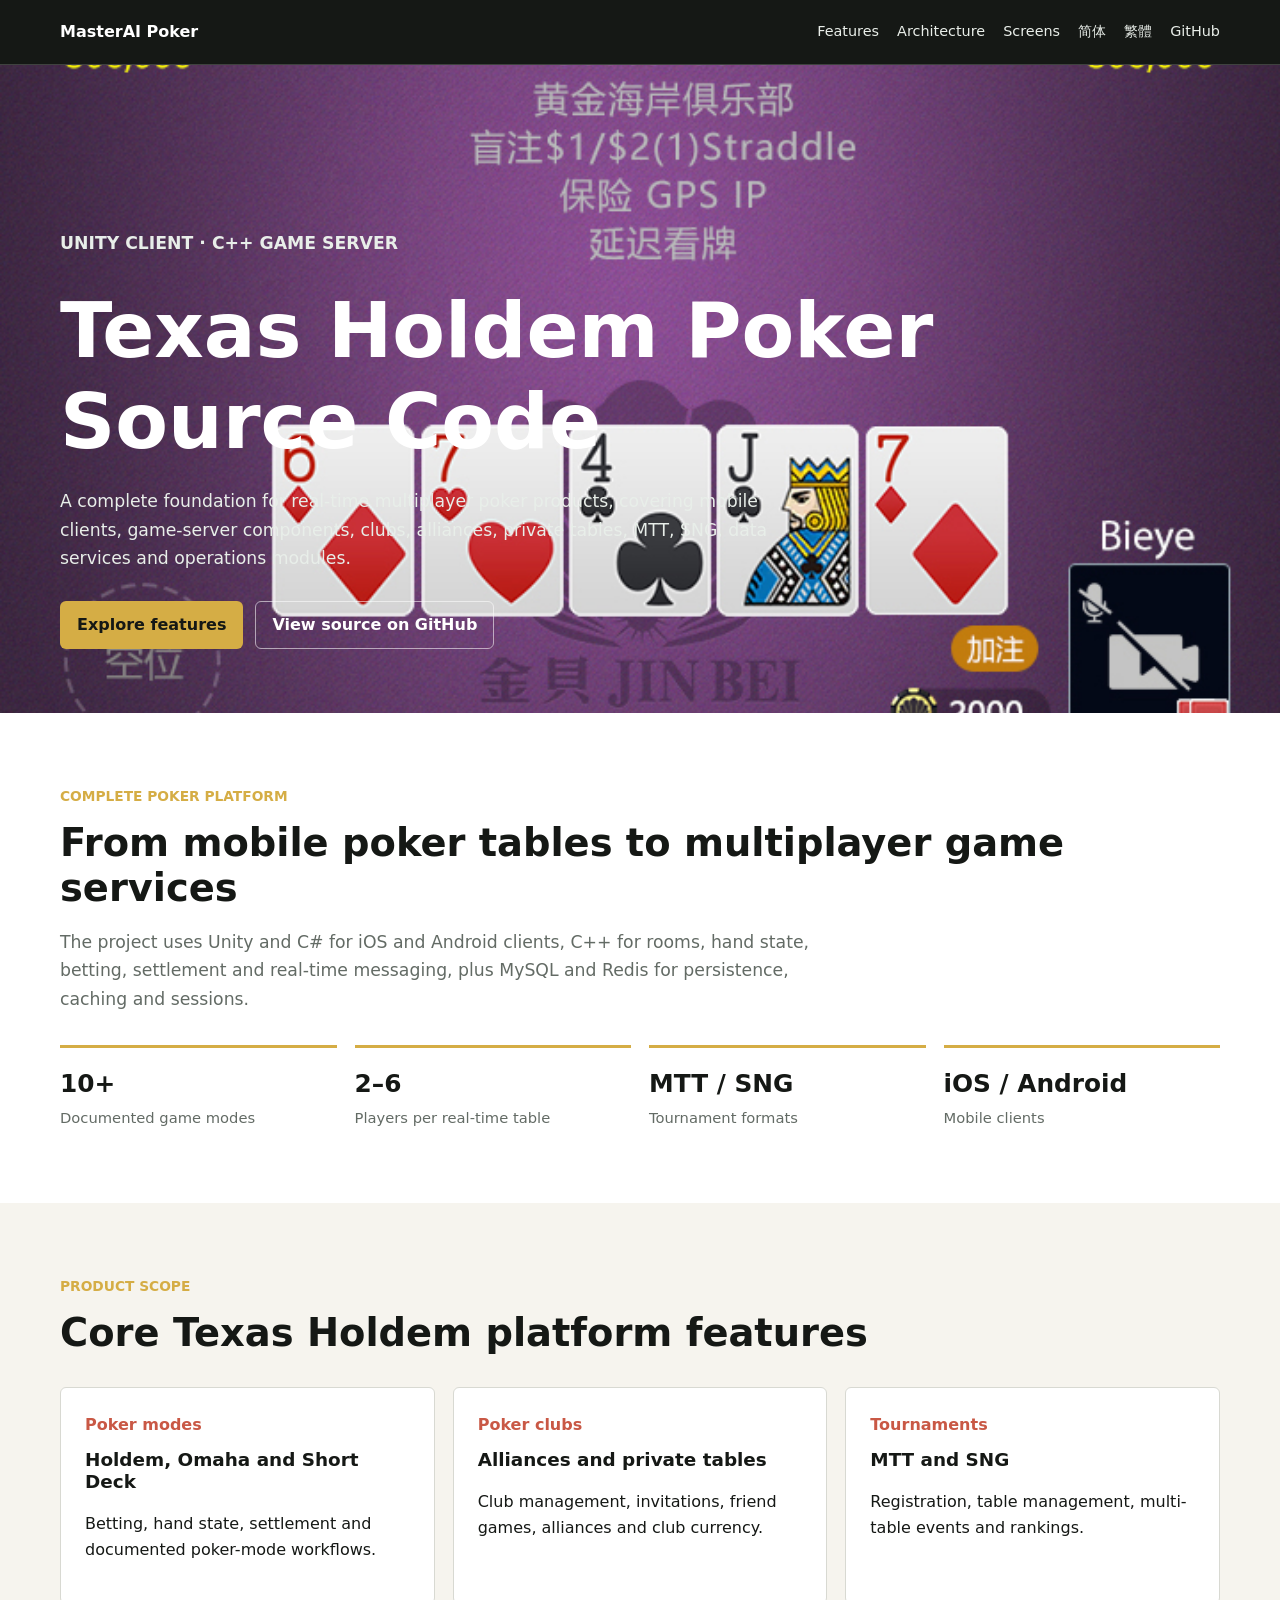
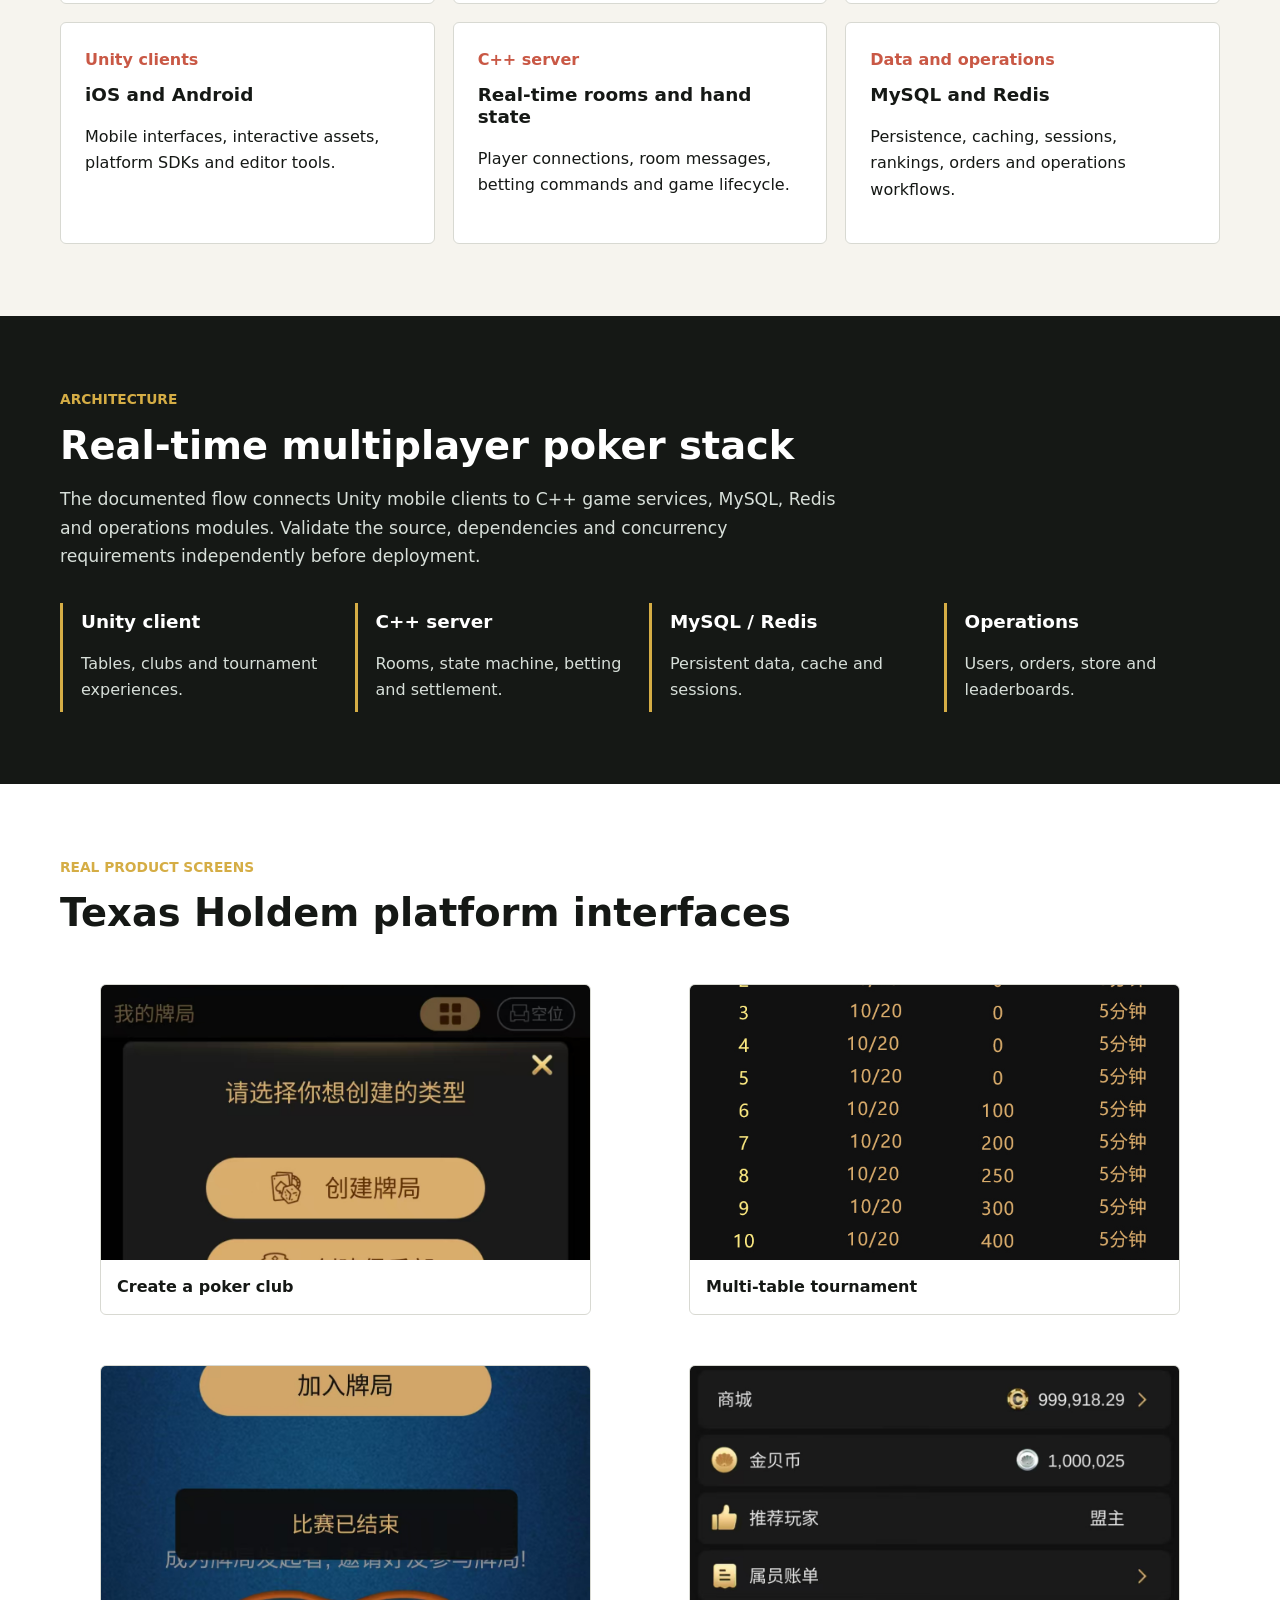
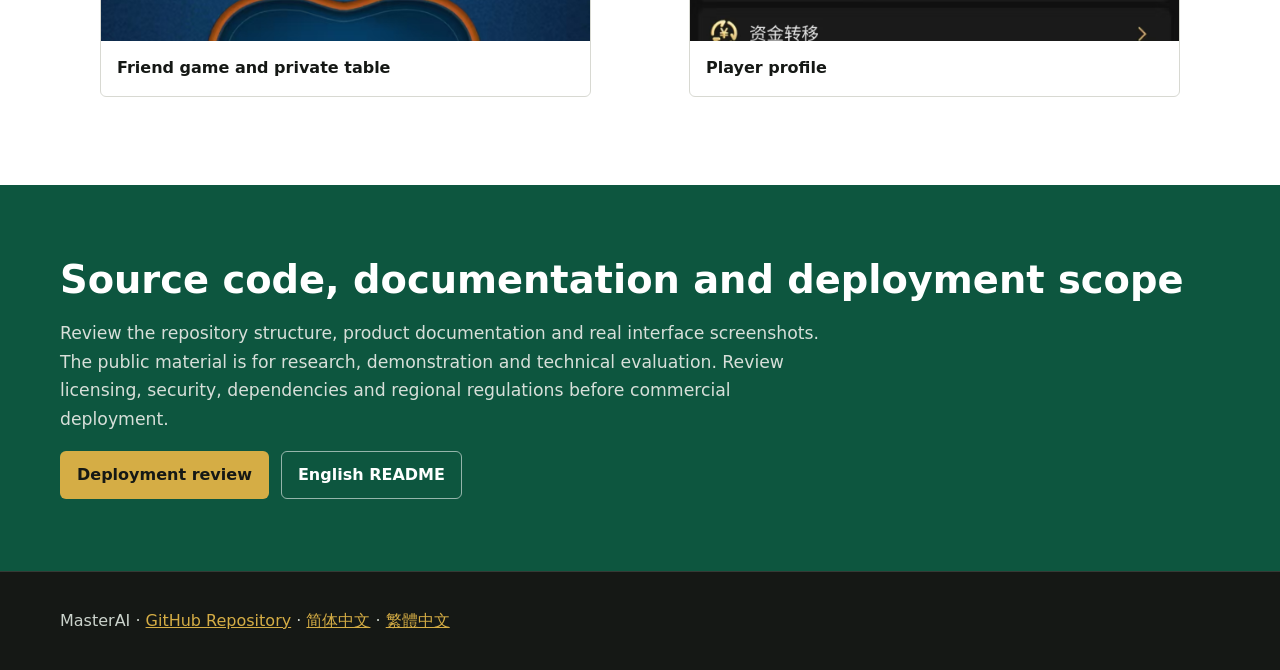
==== docs/en/index.html @ e2a2e853 "Add files via upload" ====
<!doctype html><html lang="en"><head><meta charset="utf-8"><meta name="viewport" content="width=device-width, initial-scale=1"><title>Texas Holdem Poker Source Code | Unity Client and C++ Server</title><meta name="description" content="Texas Holdem poker source code with Unity clients, a C++ multiplayer game server, poker clubs, private tables, MTT, SNG, MySQL and Redis."><link rel="canonical" href="https://masterai-top.github.io/TexasHoldem-Poker-Complete-Solution/en/"><link rel="alternate" hreflang="zh-Hans" href="https://masterai-top.github.io/TexasHoldem-Poker-Complete-Solution/zh-cn/"><link rel="alternate" hreflang="zh-Hant" href="https://masterai-top.github.io/TexasHoldem-Poker-Complete-Solution/zh-tw/"><link rel="alternate" hreflang="en" href="https://masterai-top.github.io/TexasHoldem-Poker-Complete-Solution/en/"><link rel="alternate" hreflang="x-default" href="https://masterai-top.github.io/TexasHoldem-Poker-Complete-Solution/zh-cn/"><meta property="og:title" content="Texas Holdem Poker Source Code"><meta property="og:description" content="Unity clients, C++ game server, poker clubs, private tables, MTT and SNG tournament modules."><meta property="og:type" content="website"><meta property="og:locale" content="en_US"><meta property="og:url" content="https://masterai-top.github.io/TexasHoldem-Poker-Complete-Solution/en/"><meta property="og:image" content="https://raw.githubusercontent.com/masterai-top/TexasHoldem-Poker-Complete-Solution/main/Screenshots/%E6%89%93%E7%89%8C%E6%88%BF%E9%97%B4.jpg"><meta name="twitter:card" content="summary_large_image"><link rel="stylesheet" href="../assets/styles.css"><script type="application/ld+json">{"@context":"https://schema.org","@type":"SoftwareSourceCode","name":"Texas Holdem Poker Source Code","alternateName":["Texas Holdem Complete Solution","德州扑克源码"],"description":"A Texas Holdem source-code project with Unity clients and a C++ multiplayer game server.","codeRepository":"https://github.com/masterai-top/TexasHoldem-Poker-Complete-Solution","programmingLanguage":["C++","C#","Java","Objective-C"],"runtimePlatform":["Unity","iOS","Android"],"inLanguage":"en","author":{"@type":"Organization","name":"MasterAI","url":"https://github.com/masterai-top"}}</script></head><body>
<header class="site-header"><nav class="nav" aria-label="Main navigation"><a class="brand" href="./">MasterAI Poker</a><div class="nav-links"><a href="#features">Features</a><a href="#architecture">Architecture</a><a href="#screens">Screens</a><a href="../zh-cn/">简体</a><a href="../zh-tw/">繁體</a><a href="https://github.com/masterai-top/TexasHoldem-Poker-Complete-Solution">GitHub</a></div></nav></header><main><section class="hero"><img class="hero-media" src="../../Screenshots/打牌房间.jpg" alt="Texas Holdem poker source code multiplayer table interface"><div class="hero-inner"><p class="eyebrow">Unity Client · C++ Game Server</p><h1>Texas Holdem Poker Source Code</h1><p>A complete foundation for real-time multiplayer poker products, covering mobile clients, game-server components, clubs, alliances, private tables, MTT, SNG, data services and operations modules.</p><div class="actions"><a class="button" href="#features">Explore features</a><a class="button secondary" href="https://github.com/masterai-top/TexasHoldem-Poker-Complete-Solution">View source on GitHub</a></div></div></section>
<section class="band white"><div class="container"><p class="eyebrow">Complete Poker Platform</p><h2>From mobile poker tables to multiplayer game services</h2><p class="lead">The project uses Unity and C# for iOS and Android clients, C++ for rooms, hand state, betting, settlement and real-time messaging, plus MySQL and Redis for persistence, caching and sessions.</p><div class="metrics"><div class="metric"><strong>10+</strong><span>Documented game modes</span></div><div class="metric"><strong>2–6</strong><span>Players per real-time table</span></div><div class="metric"><strong>MTT / SNG</strong><span>Tournament formats</span></div><div class="metric"><strong>iOS / Android</strong><span>Mobile clients</span></div></div></div></section>
<section class="band" id="features"><div class="container"><p class="eyebrow">Product Scope</p><h2>Core Texas Holdem platform features</h2><div class="feature-grid"><article class="feature"><strong>Poker modes</strong><h3>Holdem, Omaha and Short Deck</h3><p>Betting, hand state, settlement and documented poker-mode workflows.</p></article><article class="feature"><strong>Poker clubs</strong><h3>Alliances and private tables</h3><p>Club management, invitations, friend games, alliances and club currency.</p></article><article class="feature"><strong>Tournaments</strong><h3>MTT and SNG</h3><p>Registration, table management, multi-table events and rankings.</p></article><article class="feature"><strong>Unity clients</strong><h3>iOS and Android</h3><p>Mobile interfaces, interactive assets, platform SDKs and editor tools.</p></article><article class="feature"><strong>C++ server</strong><h3>Real-time rooms and hand state</h3><p>Player connections, room messages, betting commands and game lifecycle.</p></article><article class="feature"><strong>Data and operations</strong><h3>MySQL and Redis</h3><p>Persistence, caching, sessions, rankings, orders and operations workflows.</p></article></div></div></section>
<section class="band dark" id="architecture"><div class="container"><p class="eyebrow">Architecture</p><h2>Real-time multiplayer poker stack</h2><p class="lead">The documented flow connects Unity mobile clients to C++ game services, MySQL, Redis and operations modules. Validate the source, dependencies and concurrency requirements independently before deployment.</p><div class="architecture-grid"><div class="architecture-step"><h3>Unity client</h3><p>Tables, clubs and tournament experiences.</p></div><div class="architecture-step"><h3>C++ server</h3><p>Rooms, state machine, betting and settlement.</p></div><div class="architecture-step"><h3>MySQL / Redis</h3><p>Persistent data, cache and sessions.</p></div><div class="architecture-step"><h3>Operations</h3><p>Users, orders, store and leaderboards.</p></div></div></div></section>
<section class="band white" id="screens"><div class="container"><p class="eyebrow">Real Product Screens</p><h2>Texas Holdem platform interfaces</h2><div class="gallery"><figure class="shot"><img loading="lazy" src="../../Screenshots/创建俱乐部.jpg" alt="Create a club interface in the Texas Holdem poker platform"><figcaption>Create a poker club</figcaption></figure><figure class="shot"><img loading="lazy" src="../../Screenshots/MTT赛事.jpg" alt="Texas Holdem MTT tournament source-code interface"><figcaption>Multi-table tournament</figcaption></figure><figure class="shot"><img loading="lazy" src="../../Screenshots/好友局.jpg" alt="Texas Holdem friend game and private table interface"><figcaption>Friend game and private table</figcaption></figure><figure class="shot"><img loading="lazy" src="../../Screenshots/个人中心.jpg" alt="Texas Holdem poker player profile interface"><figcaption>Player profile</figcaption></figure></div></div></section>
<section class="band felt"><div class="container"><h2>Source code, documentation and deployment scope</h2><p class="lead">Review the repository structure, product documentation and real interface screenshots. The public material is for research, demonstration and technical evaluation. Review licensing, security, dependencies and regional regulations before commercial deployment.</p><div class="actions"><a class="button" href="../deployment.html">Deployment review</a><a class="button secondary" href="https://github.com/masterai-top/TexasHoldem-Poker-Complete-Solution/blob/main/README.en.md">English README</a></div></div></section></main><footer class="site-footer"><div class="container">MasterAI · <a href="https://github.com/masterai-top/TexasHoldem-Poker-Complete-Solution">GitHub Repository</a> · <a href="../zh-cn/">简体中文</a> · <a href="../zh-tw/">繁體中文</a></div></footer></body></html>
---- docs/assets/styles.css ----
:root {
  --ink: #151815;
  --paper: #f6f4ee;
  --white: #ffffff;
  --felt: #0d563f;
  --felt-dark: #07392b;
  --gold: #d5ad45;
  --coral: #c95845;
  --muted: #636b65;
  --line: #d8d9d2;
  --max: 1160px;
}

* {
  box-sizing: border-box;
}

html {
  scroll-behavior: smooth;
}

body {
  margin: 0;
  color: var(--ink);
  background: var(--paper);
  font-family: Inter, ui-sans-serif, system-ui, -apple-system, BlinkMacSystemFont, "Segoe UI", sans-serif;
  line-height: 1.65;
}

a {
  color: var(--felt);
}

img {
  display: block;
  max-width: 100%;
}

.site-header {
  position: sticky;
  z-index: 20;
  top: 0;
  border-bottom: 1px solid rgba(255, 255, 255, 0.18);
  background: var(--ink);
  color: var(--white);
}

.nav {
  display: flex;
  align-items: center;
  justify-content: space-between;
  width: min(calc(100% - 32px), var(--max));
  min-height: 64px;
  margin: 0 auto;
  gap: 24px;
}

.brand {
  color: var(--white);
  font-size: 1rem;
  font-weight: 760;
  text-decoration: none;
}

.nav-links {
  display: flex;
  align-items: center;
  flex-wrap: wrap;
  gap: 18px;
}

.nav-links a {
  color: #e9eee9;
  font-size: 0.9rem;
  text-decoration: none;
}

.nav-links a:hover,
.nav-links a:focus-visible {
  color: var(--gold);
}

.hero {
  position: relative;
  display: grid;
  min-height: clamp(520px, 72vh, 680px);
  align-items: end;
  overflow: hidden;
  color: var(--white);
  background: var(--felt-dark);
}

.hero::before {
  position: absolute;
  inset: 0;
  content: "";
  background: rgba(4, 18, 13, 0.72);
}

.hero-media {
  position: absolute;
  inset: 0;
  width: 100%;
  height: 100%;
  object-fit: cover;
}

.hero-inner {
  position: relative;
  width: min(calc(100% - 32px), var(--max));
  margin: 0 auto;
  padding: 72px 0 64px;
}

.eyebrow {
  margin: 0 0 12px;
  color: var(--gold);
  font-size: 0.86rem;
  font-weight: 780;
  text-transform: uppercase;
}

h1,
h2,
h3 {
  margin-top: 0;
  line-height: 1.18;
  letter-spacing: 0;
}

h1 {
  max-width: 900px;
  margin-bottom: 20px;
  font-size: clamp(2.35rem, 6vw, 4.8rem);
}

h2 {
  margin-bottom: 16px;
  font-size: clamp(1.7rem, 3vw, 2.5rem);
}

h3 {
  font-size: 1.15rem;
}

.hero p {
  max-width: 760px;
  margin: 0 0 28px;
  color: #e8eee9;
  font-size: 1.08rem;
}

.actions {
  display: flex;
  flex-wrap: wrap;
  gap: 12px;
}

.button {
  display: inline-flex;
  min-height: 44px;
  align-items: center;
  justify-content: center;
  border: 1px solid transparent;
  border-radius: 6px;
  padding: 10px 16px;
  background: var(--gold);
  color: var(--ink);
  font-weight: 760;
  text-decoration: none;
}

.button.secondary {
  border-color: rgba(255, 255, 255, 0.56);
  background: transparent;
  color: var(--white);
}

.band {
  padding: 72px 0;
}

.band.white {
  background: var(--white);
}

.band.dark {
  background: var(--ink);
  color: var(--white);
}

.band.felt {
  background: var(--felt);
  color: var(--white);
}

.container {
  width: min(calc(100% - 32px), var(--max));
  margin: 0 auto;
}

.lead {
  max-width: 780px;
  color: var(--muted);
  font-size: 1.08rem;
}

.dark .lead,
.felt .lead {
  color: #d7dfd9;
}

.metrics,
.feature-grid,
.architecture-grid,
.gallery {
  display: grid;
  gap: 18px;
  margin-top: 32px;
}

.metrics {
  grid-template-columns: repeat(4, minmax(0, 1fr));
}

.metric {
  border-top: 3px solid var(--gold);
  padding-top: 16px;
}

.metric strong {
  display: block;
  font-size: 1.55rem;
}

.metric span {
  color: var(--muted);
  font-size: 0.92rem;
}

.feature-grid {
  grid-template-columns: repeat(3, minmax(0, 1fr));
}

.feature {
  min-height: 180px;
  border: 1px solid var(--line);
  border-radius: 6px;
  padding: 24px;
  background: var(--white);
}

.feature strong {
  display: block;
  margin-bottom: 10px;
  color: var(--coral);
}

.architecture-grid {
  grid-template-columns: repeat(4, minmax(0, 1fr));
}

.architecture-step {
  border-left: 3px solid var(--gold);
  padding: 8px 0 8px 18px;
}

.architecture-step p {
  margin-bottom: 0;
  color: #d7dfd9;
}

.gallery {
  grid-template-columns: repeat(2, minmax(0, 1fr));
}

.shot {
  overflow: hidden;
  border: 1px solid var(--line);
  border-radius: 6px;
  background: var(--white);
}

.shot img {
  width: 100%;
  aspect-ratio: 16 / 9;
  object-fit: cover;
}

.shot figcaption {
  padding: 14px 16px;
  font-weight: 700;
}

.page-hero {
  padding: 84px 0 60px;
  background: var(--felt-dark);
  color: var(--white);
}

.page-hero h1 {
  max-width: 900px;
  margin-bottom: 16px;
  font-size: clamp(2.1rem, 5vw, 4rem);
}

.page-hero p {
  max-width: 780px;
  color: #dce7df;
}

.content-grid {
  display: grid;
  grid-template-columns: 220px minmax(0, 1fr);
  gap: 48px;
}

.toc {
  align-self: start;
  border-left: 2px solid var(--gold);
  padding-left: 16px;
}

.toc a {
  display: block;
  margin: 8px 0;
  text-decoration: none;
}

.prose section + section {
  margin-top: 48px;
}

.prose table {
  width: 100%;
  border-collapse: collapse;
  background: var(--white);
}

.prose th,
.prose td {
  border: 1px solid var(--line);
  padding: 12px;
  text-align: left;
  vertical-align: top;
}

.notice {
  border-left: 4px solid var(--coral);
  padding: 16px 20px;
  background: #fff4f0;
}

code {
  overflow-wrap: anywhere;
}

.site-footer {
  padding: 36px 0;
  border-top: 1px solid #343a35;
  background: var(--ink);
  color: #cbd3cc;
}

.site-footer a {
  color: var(--gold);
}

@media (max-width: 860px) {
  .metrics,
  .architecture-grid {
    grid-template-columns: repeat(2, minmax(0, 1fr));
  }

  .feature-grid,
  .content-grid {
    grid-template-columns: 1fr;
  }

  .toc {
    display: none;
  }
}

@media (max-width: 620px) {
  .nav {
    align-items: flex-start;
    flex-direction: column;
    padding: 14px 0;
  }

  .nav-links {
    gap: 12px;
  }

  .hero-inner {
    padding-bottom: 48px;
  }

  .metrics,
  .gallery,
  .architecture-grid {
    grid-template-columns: 1fr;
  }

  .band {
    padding: 52px 0;
  }
}
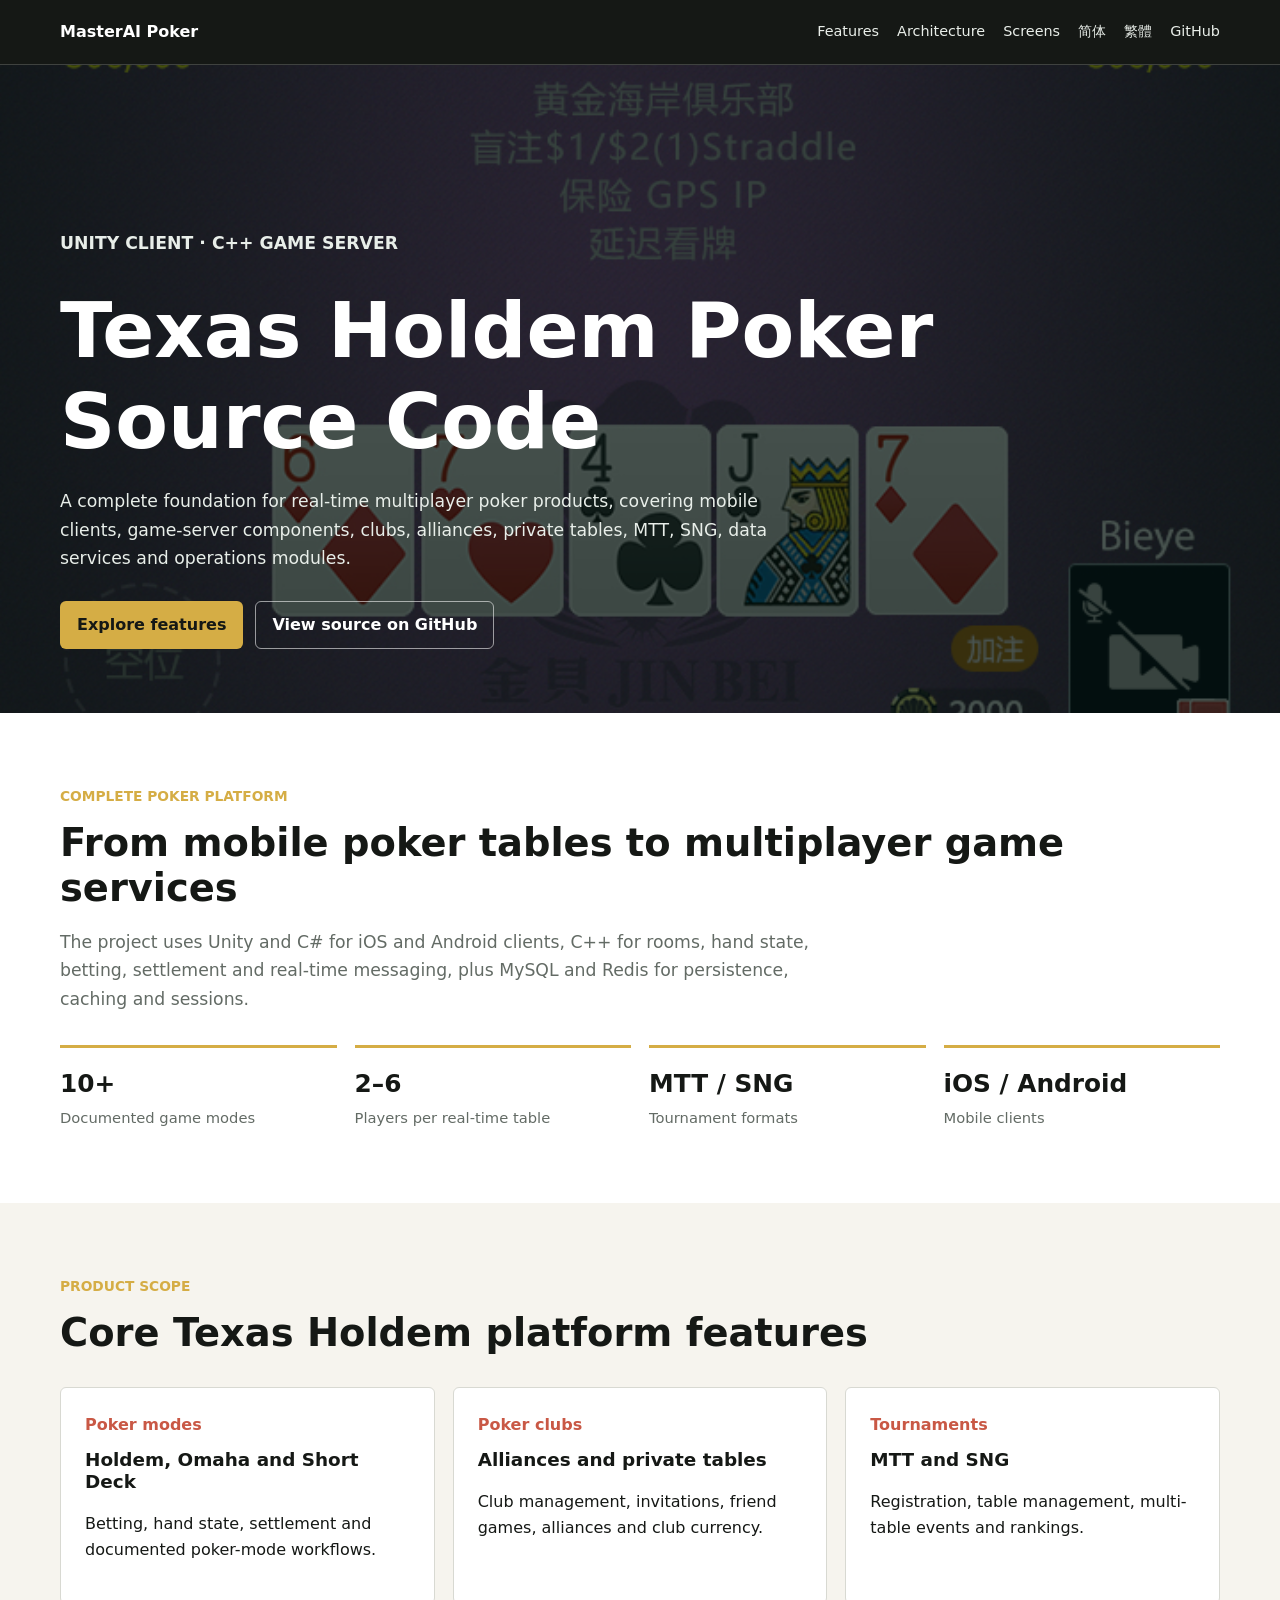
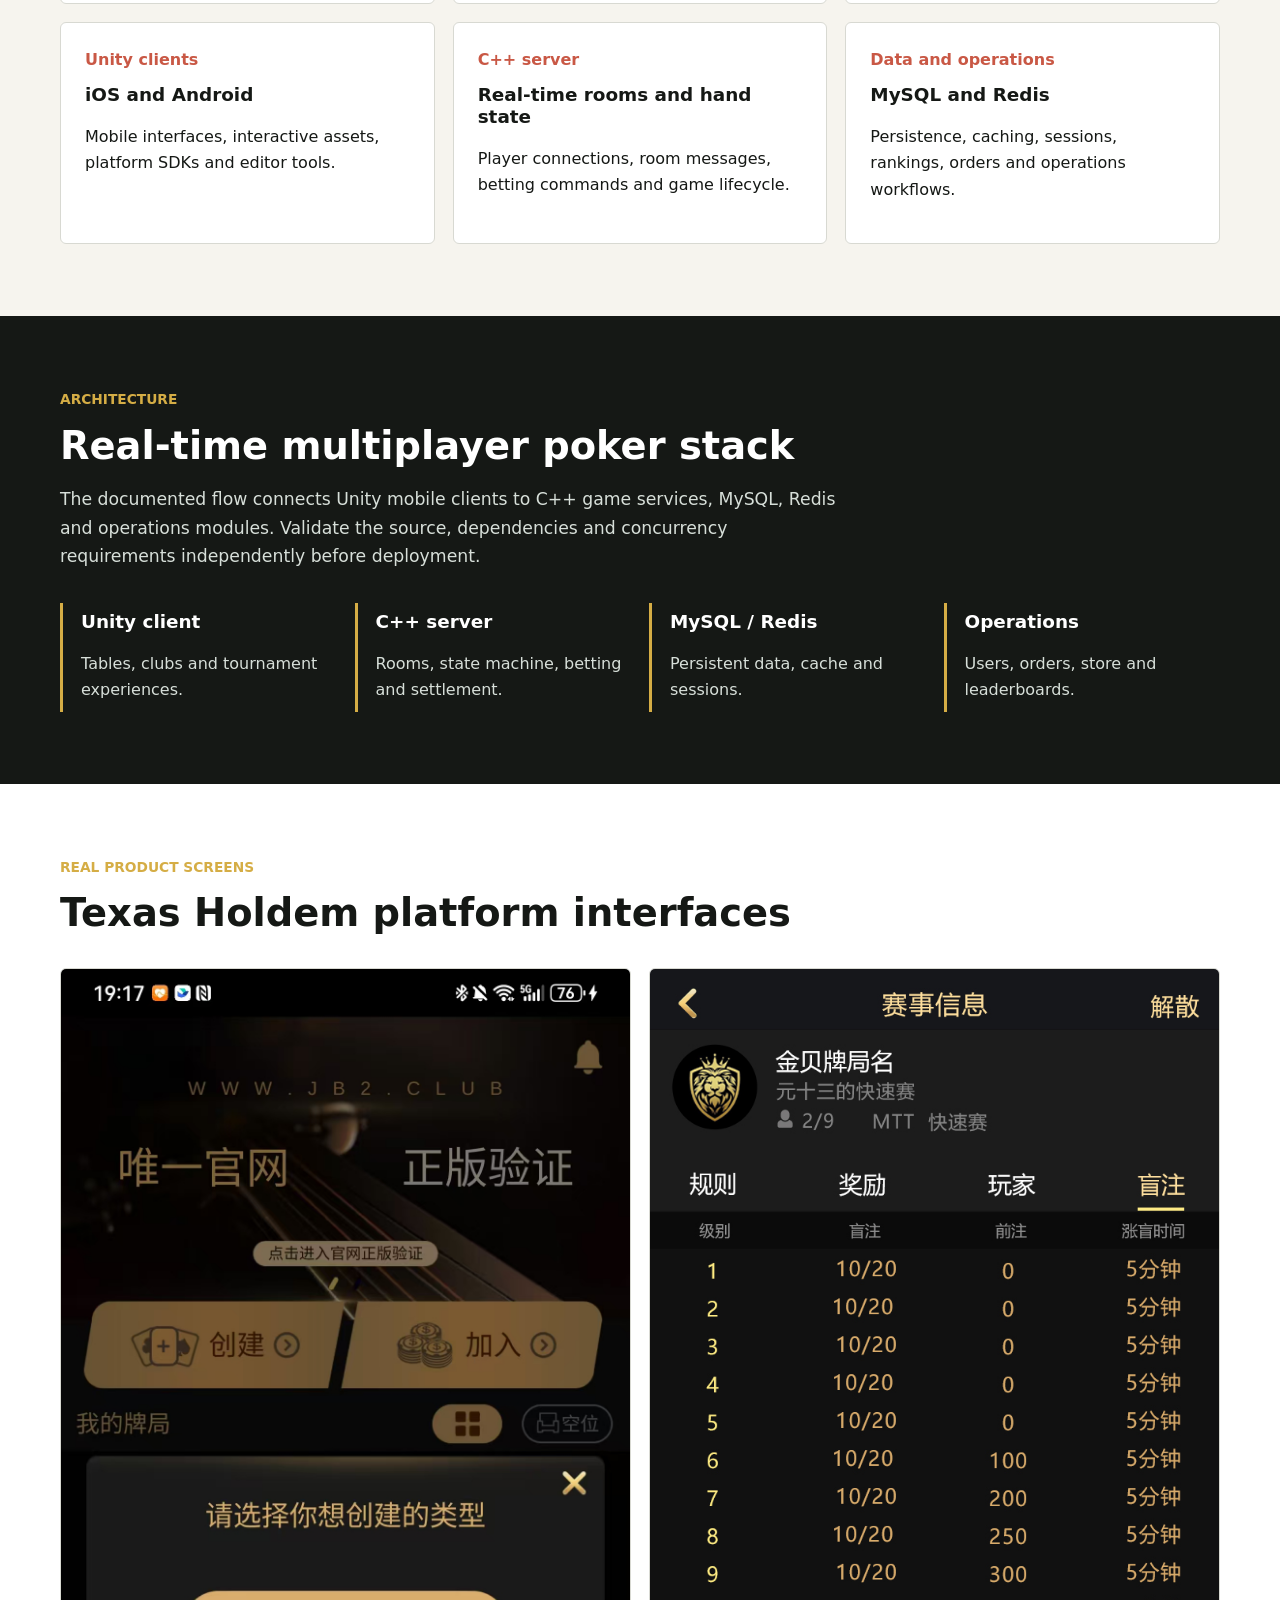
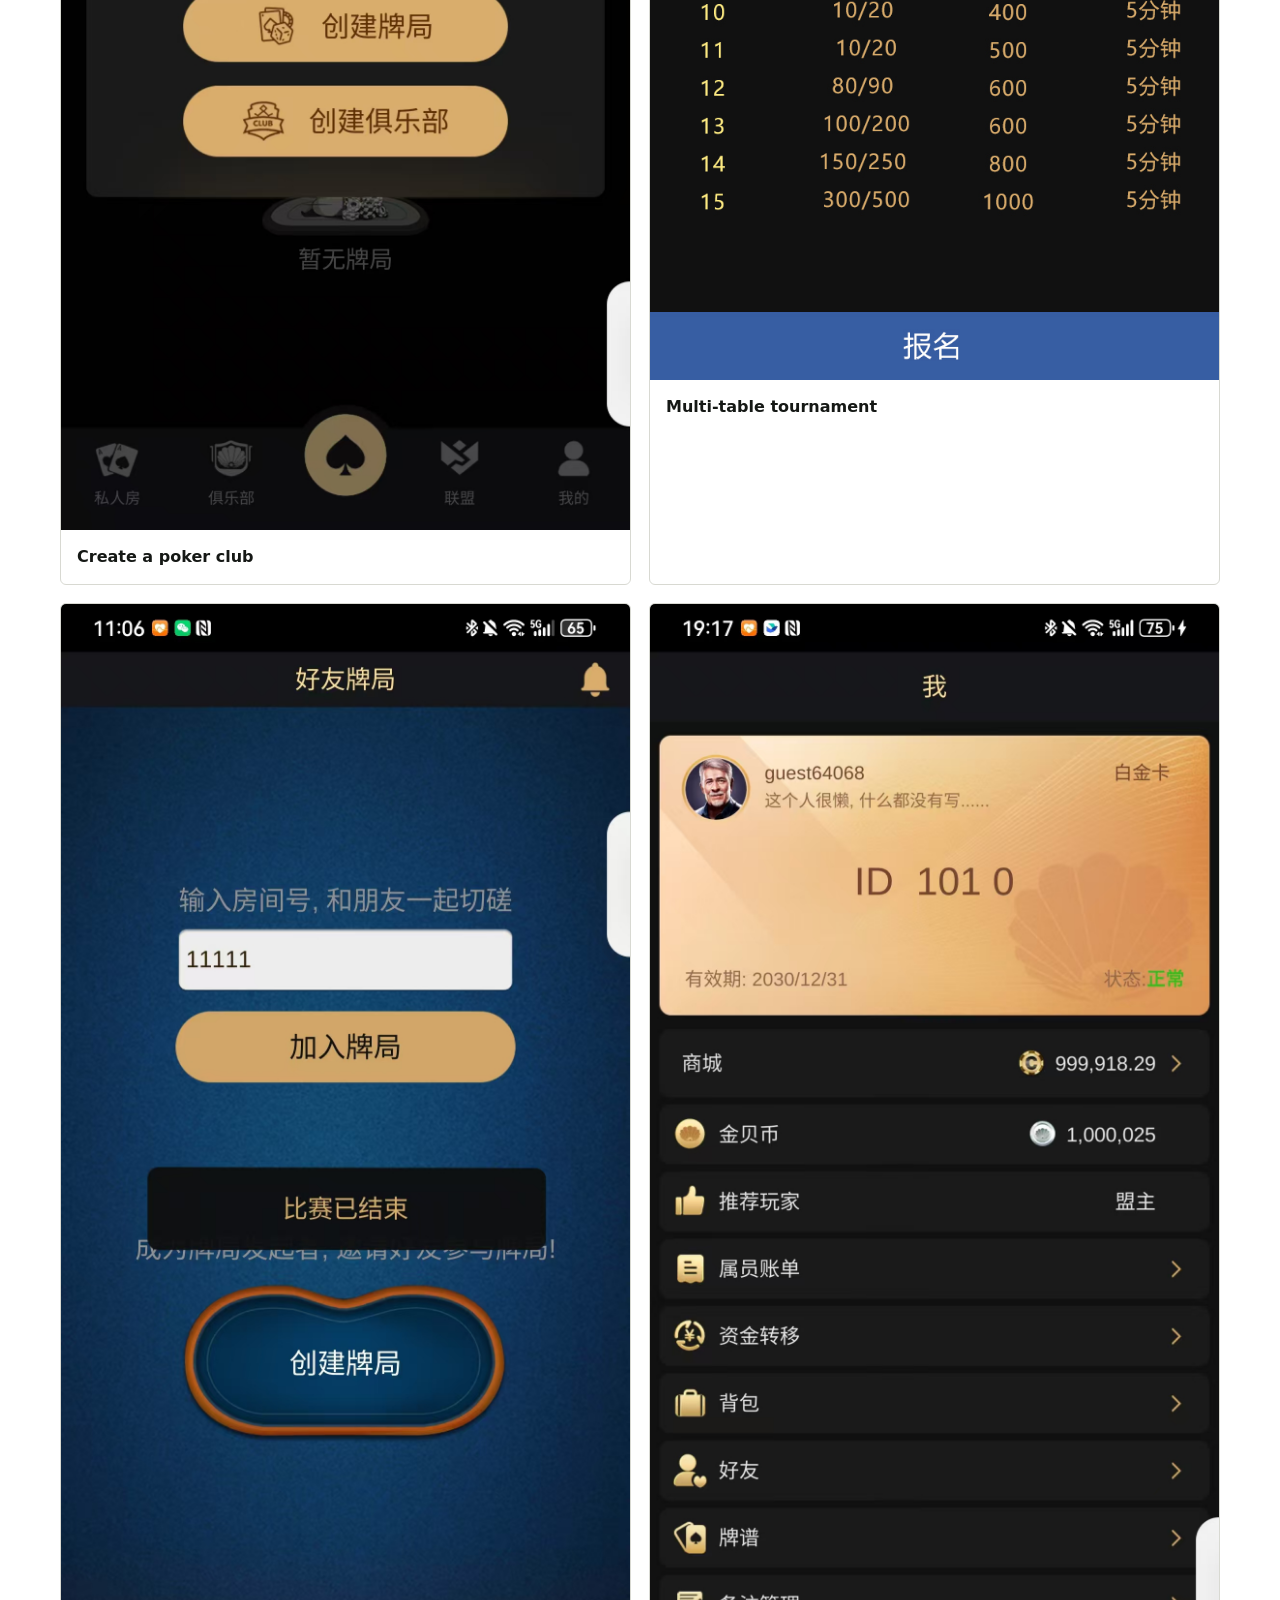
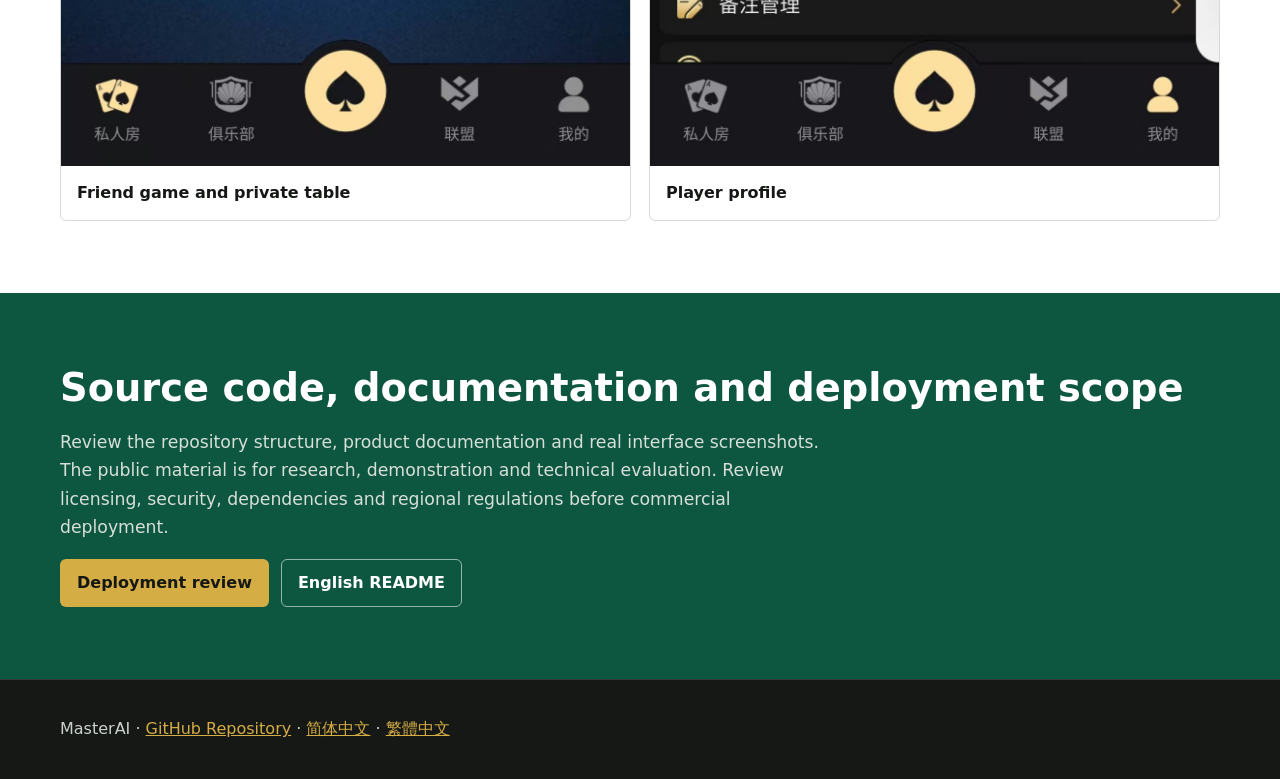
==== commit 3f114e8b: "Add files via upload" ====
--- a/docs/en/index.html
+++ b/docs/en/index.html
@@ -1,7 +1,7 @@
-<!doctype html><html lang="en"><head><meta charset="utf-8"><meta name="viewport" content="width=device-width, initial-scale=1"><title>Texas Holdem Poker Source Code | Unity Client and C++ Server</title><meta name="description" content="Texas Holdem poker source code with Unity clients, a C++ multiplayer game server, poker clubs, private tables, MTT, SNG, MySQL and Redis."><link rel="canonical" href="https://masterai-top.github.io/TexasHoldem-Poker-Complete-Solution/en/"><link rel="alternate" hreflang="zh-Hans" href="https://masterai-top.github.io/TexasHoldem-Poker-Complete-Solution/zh-cn/"><link rel="alternate" hreflang="zh-Hant" href="https://masterai-top.github.io/TexasHoldem-Poker-Complete-Solution/zh-tw/"><link rel="alternate" hreflang="en" href="https://masterai-top.github.io/TexasHoldem-Poker-Complete-Solution/en/"><link rel="alternate" hreflang="x-default" href="https://masterai-top.github.io/TexasHoldem-Poker-Complete-Solution/zh-cn/"><meta property="og:title" content="Texas Holdem Poker Source Code"><meta property="og:description" content="Unity clients, C++ game server, poker clubs, private tables, MTT and SNG tournament modules."><meta property="og:type" content="website"><meta property="og:locale" content="en_US"><meta property="og:url" content="https://masterai-top.github.io/TexasHoldem-Poker-Complete-Solution/en/"><meta property="og:image" content="https://raw.githubusercontent.com/masterai-top/TexasHoldem-Poker-Complete-Solution/main/Screenshots/%E6%89%93%E7%89%8C%E6%88%BF%E9%97%B4.jpg"><meta name="twitter:card" content="summary_large_image"><link rel="stylesheet" href="../assets/styles.css"><script type="application/ld+json">{"@context":"https://schema.org","@type":"SoftwareSourceCode","name":"Texas Holdem Poker Source Code","alternateName":["Texas Holdem Complete Solution","德州扑克源码"],"description":"A Texas Holdem source-code project with Unity clients and a C++ multiplayer game server.","codeRepository":"https://github.com/masterai-top/TexasHoldem-Poker-Complete-Solution","programmingLanguage":["C++","C#","Java","Objective-C"],"runtimePlatform":["Unity","iOS","Android"],"inLanguage":"en","author":{"@type":"Organization","name":"MasterAI","url":"https://github.com/masterai-top"}}</script></head><body>
-<header class="site-header"><nav class="nav" aria-label="Main navigation"><a class="brand" href="./">MasterAI Poker</a><div class="nav-links"><a href="#features">Features</a><a href="#architecture">Architecture</a><a href="#screens">Screens</a><a href="../zh-cn/">简体</a><a href="../zh-tw/">繁體</a><a href="https://github.com/masterai-top/TexasHoldem-Poker-Complete-Solution">GitHub</a></div></nav></header><main><section class="hero"><img class="hero-media" src="../../Screenshots/打牌房间.jpg" alt="Texas Holdem poker source code multiplayer table interface"><div class="hero-inner"><p class="eyebrow">Unity Client · C++ Game Server</p><h1>Texas Holdem Poker Source Code</h1><p>A complete foundation for real-time multiplayer poker products, covering mobile clients, game-server components, clubs, alliances, private tables, MTT, SNG, data services and operations modules.</p><div class="actions"><a class="button" href="#features">Explore features</a><a class="button secondary" href="https://github.com/masterai-top/TexasHoldem-Poker-Complete-Solution">View source on GitHub</a></div></div></section>
-<section class="band white"><div class="container"><p class="eyebrow">Complete Poker Platform</p><h2>From mobile poker tables to multiplayer game services</h2><p class="lead">The project uses Unity and C# for iOS and Android clients, C++ for rooms, hand state, betting, settlement and real-time messaging, plus MySQL and Redis for persistence, caching and sessions.</p><div class="metrics"><div class="metric"><strong>10+</strong><span>Documented game modes</span></div><div class="metric"><strong>2–6</strong><span>Players per real-time table</span></div><div class="metric"><strong>MTT / SNG</strong><span>Tournament formats</span></div><div class="metric"><strong>iOS / Android</strong><span>Mobile clients</span></div></div></div></section>
-<section class="band" id="features"><div class="container"><p class="eyebrow">Product Scope</p><h2>Core Texas Holdem platform features</h2><div class="feature-grid"><article class="feature"><strong>Poker modes</strong><h3>Holdem, Omaha and Short Deck</h3><p>Betting, hand state, settlement and documented poker-mode workflows.</p></article><article class="feature"><strong>Poker clubs</strong><h3>Alliances and private tables</h3><p>Club management, invitations, friend games, alliances and club currency.</p></article><article class="feature"><strong>Tournaments</strong><h3>MTT and SNG</h3><p>Registration, table management, multi-table events and rankings.</p></article><article class="feature"><strong>Unity clients</strong><h3>iOS and Android</h3><p>Mobile interfaces, interactive assets, platform SDKs and editor tools.</p></article><article class="feature"><strong>C++ server</strong><h3>Real-time rooms and hand state</h3><p>Player connections, room messages, betting commands and game lifecycle.</p></article><article class="feature"><strong>Data and operations</strong><h3>MySQL and Redis</h3><p>Persistence, caching, sessions, rankings, orders and operations workflows.</p></article></div></div></section>
-<section class="band dark" id="architecture"><div class="container"><p class="eyebrow">Architecture</p><h2>Real-time multiplayer poker stack</h2><p class="lead">The documented flow connects Unity mobile clients to C++ game services, MySQL, Redis and operations modules. Validate the source, dependencies and concurrency requirements independently before deployment.</p><div class="architecture-grid"><div class="architecture-step"><h3>Unity client</h3><p>Tables, clubs and tournament experiences.</p></div><div class="architecture-step"><h3>C++ server</h3><p>Rooms, state machine, betting and settlement.</p></div><div class="architecture-step"><h3>MySQL / Redis</h3><p>Persistent data, cache and sessions.</p></div><div class="architecture-step"><h3>Operations</h3><p>Users, orders, store and leaderboards.</p></div></div></div></section>
-<section class="band white" id="screens"><div class="container"><p class="eyebrow">Real Product Screens</p><h2>Texas Holdem platform interfaces</h2><div class="gallery"><figure class="shot"><img loading="lazy" src="../../Screenshots/创建俱乐部.jpg" alt="Create a club interface in the Texas Holdem poker platform"><figcaption>Create a poker club</figcaption></figure><figure class="shot"><img loading="lazy" src="../../Screenshots/MTT赛事.jpg" alt="Texas Holdem MTT tournament source-code interface"><figcaption>Multi-table tournament</figcaption></figure><figure class="shot"><img loading="lazy" src="../../Screenshots/好友局.jpg" alt="Texas Holdem friend game and private table interface"><figcaption>Friend game and private table</figcaption></figure><figure class="shot"><img loading="lazy" src="../../Screenshots/个人中心.jpg" alt="Texas Holdem poker player profile interface"><figcaption>Player profile</figcaption></figure></div></div></section>
-<section class="band felt"><div class="container"><h2>Source code, documentation and deployment scope</h2><p class="lead">Review the repository structure, product documentation and real interface screenshots. The public material is for research, demonstration and technical evaluation. Review licensing, security, dependencies and regional regulations before commercial deployment.</p><div class="actions"><a class="button" href="../deployment.html">Deployment review</a><a class="button secondary" href="https://github.com/masterai-top/TexasHoldem-Poker-Complete-Solution/blob/main/README.en.md">English README</a></div></div></section></main><footer class="site-footer"><div class="container">MasterAI · <a href="https://github.com/masterai-top/TexasHoldem-Poker-Complete-Solution">GitHub Repository</a> · <a href="../zh-cn/">简体中文</a> · <a href="../zh-tw/">繁體中文</a></div></footer></body></html>
+<!doctype html><html lang="en"><head><meta charset="utf-8"><meta name="viewport" content="width=device-width, initial-scale=1"><title>Texas Holdem Poker Source Code | Unity Client and C++ Server</title><meta name="description" content="Texas Holdem poker source code with Unity clients, a C++ multiplayer game server, poker clubs, private tables, MTT, SNG, MySQL and Redis."><link rel="canonical" href="https://masterai-top.github.io/Texas-Holdem-Poker-Source-Code/en/"><link rel="alternate" hreflang="zh-Hans" href="https://masterai-top.github.io/Texas-Holdem-Poker-Source-Code/zh-cn/"><link rel="alternate" hreflang="zh-Hant" href="https://masterai-top.github.io/Texas-Holdem-Poker-Source-Code/zh-tw/"><link rel="alternate" hreflang="en" href="https://masterai-top.github.io/Texas-Holdem-Poker-Source-Code/en/"><link rel="alternate" hreflang="x-default" href="https://masterai-top.github.io/Texas-Holdem-Poker-Source-Code/zh-cn/"><meta property="og:title" content="Texas Holdem Poker Source Code"><meta property="og:description" content="Unity clients, C++ game server, poker clubs, private tables, MTT and SNG tournament modules."><meta property="og:type" content="website"><meta property="og:locale" content="en_US"><meta property="og:url" content="https://masterai-top.github.io/Texas-Holdem-Poker-Source-Code/en/"><meta property="og:image" content="https://masterai-top.github.io/Texas-Holdem-Poker-Source-Code/Screenshots/%E6%89%93%E7%89%8C%E6%88%BF%E9%97%B4.jpg"><meta name="twitter:card" content="summary_large_image"><link rel="stylesheet" href="../assets/styles.css"><script type="application/ld+json">{"@context":"https://schema.org","@type":"SoftwareSourceCode","name":"Texas Holdem Poker Source Code","alternateName":["Texas Holdem Complete Solution","德州扑克源码"],"description":"A Texas Holdem source-code project with Unity clients and a C++ multiplayer game server.","codeRepository":"https://github.com/masterai-top/Texas-Holdem-Poker-Source-Code","programmingLanguage":["C++","C#","Java","Objective-C"],"runtimePlatform":["Unity","iOS","Android"],"inLanguage":"en","author":{"@type":"Organization","name":"MasterAI","url":"https://github.com/masterai-top"}}</script></head><body>
+<header class="site-header"><nav class="nav" aria-label="Main navigation"><a class="brand" href="./">MasterAI Poker</a><div class="nav-links"><a href="#features">Features</a><a href="#architecture">Architecture</a><a href="#screens">Screens</a><a href="../zh-cn/">简体</a><a href="../zh-tw/">繁體</a><a href="https://github.com/masterai-top/Texas-Holdem-Poker-Source-Code">GitHub</a></div></nav></header><main><section class="hero"><img class="hero-media" src="../Screenshots/打牌房间.jpg" alt="Texas Holdem poker source code multiplayer table interface"><div class="hero-inner"><p class="eyebrow">Unity Client · C++ Game Server</p><h1>Texas Holdem Poker Source Code</h1><p>A complete foundation for real-time multiplayer poker products, covering mobile clients, game-server components, clubs, alliances, private tables, MTT, SNG, data services and operations modules.</p><div class="actions"><a class="button" href="#features">Explore features</a><a class="button secondary" href="https://github.com/masterai-top/Texas-Holdem-Poker-Source-Code">View source on GitHub</a></div></div></section>
+<section class="band white"><div class="container"><p class="eyebrow">Complete Poker Platform</p><h2>From mobile poker tables to multiplayer game services</h2><p class="lead">The project uses Unity and C# for iOS and Android clients, C++ for rooms, hand state, betting, settlement and real-time messaging, plus MySQL and Redis for persistence, caching and sessions.</p><div class="metrics"><div class="metric"><strong>10+</strong><span>Documented game modes</span></div><div class="metric"><strong>2–6</strong><span>Players per real-time table</span></div><div class="metric"><strong>MTT / SNG</strong><span>Tournament formats</span></div><div class="metric"><strong>iOS / Android</strong><span>Mobile clients</span></div></div></div></section>
+<section class="band" id="features"><div class="container"><p class="eyebrow">Product Scope</p><h2>Core Texas Holdem platform features</h2><div class="feature-grid"><article class="feature"><strong>Poker modes</strong><h3>Holdem, Omaha and Short Deck</h3><p>Betting, hand state, settlement and documented poker-mode workflows.</p></article><article class="feature"><strong>Poker clubs</strong><h3>Alliances and private tables</h3><p>Club management, invitations, friend games, alliances and club currency.</p></article><article class="feature"><strong>Tournaments</strong><h3>MTT and SNG</h3><p>Registration, table management, multi-table events and rankings.</p></article><article class="feature"><strong>Unity clients</strong><h3>iOS and Android</h3><p>Mobile interfaces, interactive assets, platform SDKs and editor tools.</p></article><article class="feature"><strong>C++ server</strong><h3>Real-time rooms and hand state</h3><p>Player connections, room messages, betting commands and game lifecycle.</p></article><article class="feature"><strong>Data and operations</strong><h3>MySQL and Redis</h3><p>Persistence, caching, sessions, rankings, orders and operations workflows.</p></article></div></div></section>
+<section class="band dark" id="architecture"><div class="container"><p class="eyebrow">Architecture</p><h2>Real-time multiplayer poker stack</h2><p class="lead">The documented flow connects Unity mobile clients to C++ game services, MySQL, Redis and operations modules. Validate the source, dependencies and concurrency requirements independently before deployment.</p><div class="architecture-grid"><div class="architecture-step"><h3>Unity client</h3><p>Tables, clubs and tournament experiences.</p></div><div class="architecture-step"><h3>C++ server</h3><p>Rooms, state machine, betting and settlement.</p></div><div class="architecture-step"><h3>MySQL / Redis</h3><p>Persistent data, cache and sessions.</p></div><div class="architecture-step"><h3>Operations</h3><p>Users, orders, store and leaderboards.</p></div></div></div></section>
+<section class="band white" id="screens"><div class="container"><p class="eyebrow">Real Product Screens</p><h2>Texas Holdem platform interfaces</h2><div class="gallery"><figure class="shot"><img loading="lazy" src="../Screenshots/创建俱乐部.jpg" alt="Create a club interface in the Texas Holdem poker platform"><figcaption>Create a poker club</figcaption></figure><figure class="shot"><img loading="lazy" src="../Screenshots/MTT赛事.jpg" alt="Texas Holdem MTT tournament source-code interface"><figcaption>Multi-table tournament</figcaption></figure><figure class="shot"><img loading="lazy" src="../Screenshots/好友局.jpg" alt="Texas Holdem friend game and private table interface"><figcaption>Friend game and private table</figcaption></figure><figure class="shot"><img loading="lazy" src="../Screenshots/个人中心.jpg" alt="Texas Holdem poker player profile interface"><figcaption>Player profile</figcaption></figure></div></div></section>
+<section class="band felt"><div class="container"><h2>Source code, documentation and deployment scope</h2><p class="lead">Review the repository structure, product documentation and real interface screenshots. The public material is for research, demonstration and technical evaluation. Review licensing, security, dependencies and regional regulations before commercial deployment.</p><div class="actions"><a class="button" href="../deployment.html">Deployment review</a><a class="button secondary" href="https://github.com/masterai-top/Texas-Holdem-Poker-Source-Code/blob/main/README.en.md">English README</a></div></div></section></main><footer class="site-footer"><div class="container">MasterAI · <a href="https://github.com/masterai-top/Texas-Holdem-Poker-Source-Code">GitHub Repository</a> · <a href="../zh-cn/">简体中文</a> · <a href="../zh-tw/">繁體中文</a></div></footer></body></html>
--- a/docs/assets/styles.css
+++ b/docs/assets/styles.css
@@ -407,3 +407,10 @@
     padding: 52px 0;
   }
 }
+
+/* Keep product screenshots complete and hero text readable. */
+.shot { margin: 0; }
+.shot img { aspect-ratio: auto; height: auto; object-fit: contain; }
+.hero-media { z-index: 0; }
+.hero::before { z-index: 1; pointer-events: none; }
+.hero-inner { z-index: 2; }
